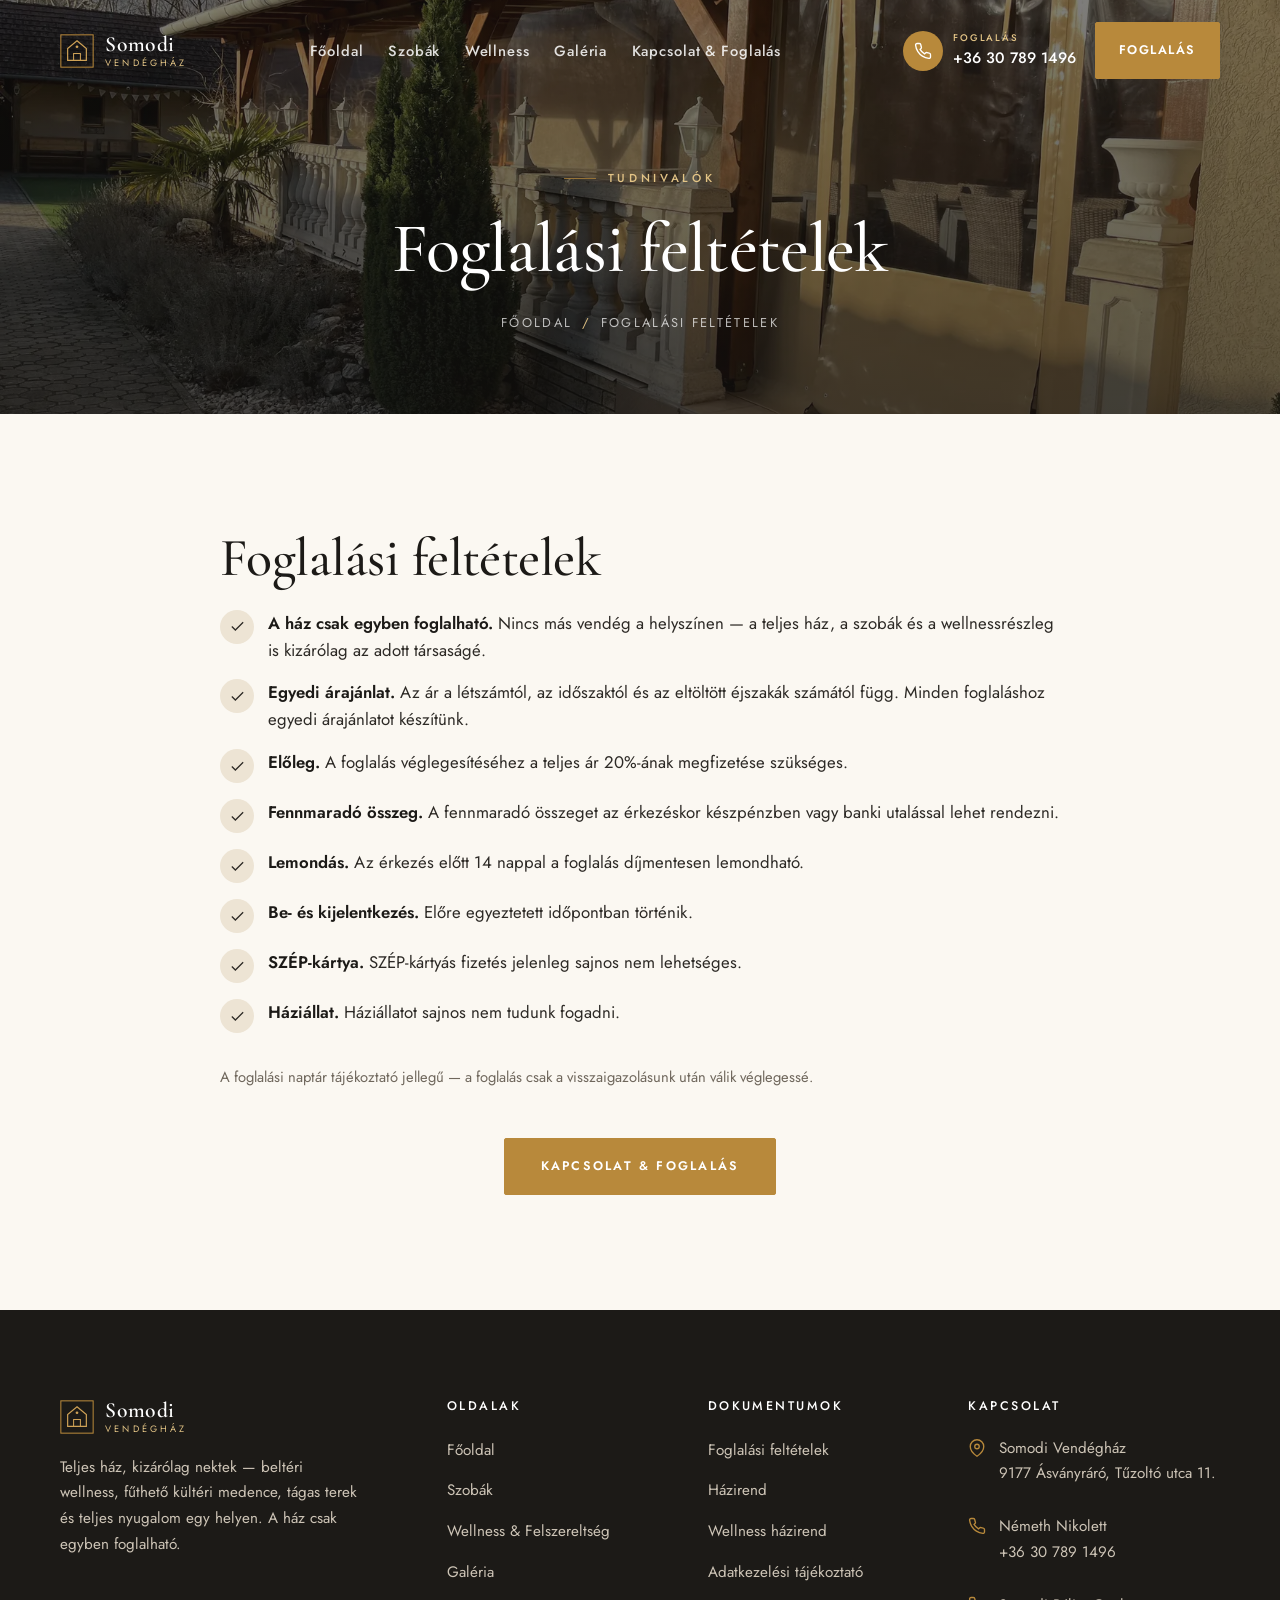
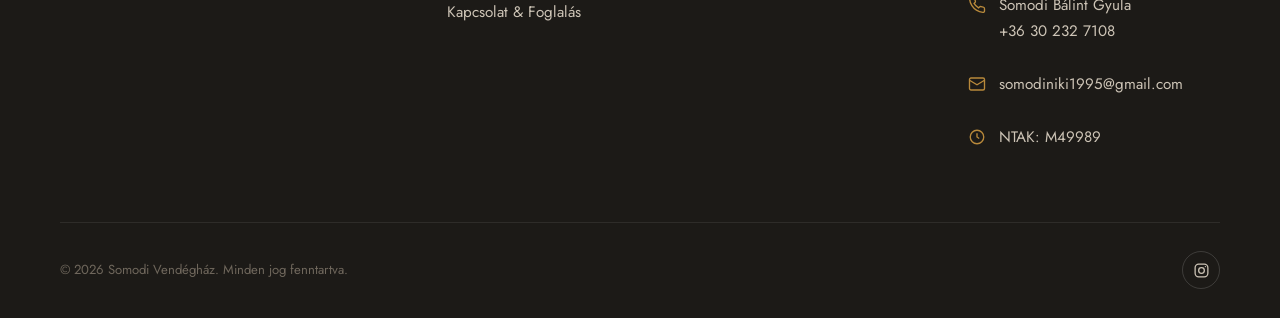
==== foglalasi-feltetelek.html @ 0d66feb5 "Kollégák checklistje: tartalmi és funkcionális frissítés Szövegezés: - "Saját luxusbirtok" → "Teljes" ====
<!DOCTYPE html>
<html lang="hu">
<head>
  <meta charset="UTF-8" />
  <meta name="viewport" content="width=device-width, initial-scale=1.0" />
  <title>Foglalási feltételek — Somodi Vendégház</title>
  <meta name="description" content="A Somodi Vendégház foglalási feltételei: a ház csak egyben foglalható, 20% előleg, 14 napos ingyenes lemondás, fizetési és érkezési tudnivalók." />
  <meta name="theme-color" content="#1c1a17" />
  <meta property="og:type" content="website" />
  <meta property="og:title" content="Foglalási feltételek — Somodi Vendégház" />
  <meta property="og:locale" content="hu_HU" />
  <link rel="preconnect" href="https://fonts.googleapis.com" />
  <link rel="preconnect" href="https://fonts.gstatic.com" crossorigin />
  <link href="https://fonts.googleapis.com/css2?family=Cormorant+Garamond:ital,wght@0,400;0,500;0,600;1,400;1,500&family=Jost:wght@300;400;500;600&display=swap" rel="stylesheet" />
  <link rel="stylesheet" href="css/style.css" />
</head>
<body>
  <a class="skip-link" href="#main">Ugrás a tartalomra</a>

  <!-- ============ HEADER ============ -->
  <header class="site-header">
    <div class="container">
      <nav class="nav" aria-label="Fő navigáció">
        <a class="brand" href="index.html" aria-label="Somodi Vendégház — főoldal">
          <svg class="brand__mark" viewBox="0 0 40 40" fill="none" aria-hidden="true">
            <rect x="1" y="1" width="38" height="38" stroke="#b8893b" stroke-width="1.2"/>
            <path d="M20 8 L31 17 V31 H9 V17 Z" stroke="#cfa256" stroke-width="1.4" fill="none"/>
            <path d="M16 31 V23 H24 V31" stroke="#cfa256" stroke-width="1.2"/>
            <circle cx="20" cy="15" r="1.6" fill="#cfa256"/>
          </svg>
          <span class="brand__text">
            <span class="brand__name">Somodi</span>
            <span class="brand__sub">Vendégház</span>
          </span>
        </a>
        <ul class="nav__menu" id="nav-menu">
          <li><a class="nav__link" href="index.html">Főoldal</a></li>
          <li><a class="nav__link" href="szobak.html">Szobák</a></li>
          <li><a class="nav__link" href="wellness.html">Wellness</a></li>
          <li><a class="nav__link" href="galeria.html">Galéria</a></li>
          <li><a class="nav__link" href="kapcsolat.html">Kapcsolat &amp; Foglalás</a></li>
        </ul>
        <div class="nav__right">
          <a class="nav__phone" href="tel:+36307891496">
            <span class="nav__phone-icon">
              <svg viewBox="0 0 24 24" fill="none" stroke="#fff" stroke-width="1.8" aria-hidden="true"><path d="M22 16.92v3a2 2 0 0 1-2.18 2 19.79 19.79 0 0 1-8.63-3.07 19.5 19.5 0 0 1-6-6 19.79 19.79 0 0 1-3.07-8.67A2 2 0 0 1 4.11 2h3a2 2 0 0 1 2 1.72c.13.96.36 1.9.7 2.81a2 2 0 0 1-.45 2.11L8.09 9.91a16 16 0 0 0 6 6l1.27-1.27a2 2 0 0 1 2.11-.45c.91.34 1.85.57 2.81.7A2 2 0 0 1 22 16.92z"/></svg>
            </span>
            <span><small>Foglalás</small>+36 30 789 1496</span>
          </a>
          <a class="btn nav__cta" href="#foglalas">Foglalás</a>
        </div>
        <button class="nav__toggle" aria-label="Menü" aria-expanded="false" aria-controls="nav-menu">
          <span></span><span></span><span></span>
        </button>
      </nav>
    </div>
  </header>
  <main id="main">

    <section class="page-hero" style="min-height:46vh;">
      <div class="page-hero__media">
        <img src="images/kapcsolat-banner.webp" alt="Somodi Vendégház" loading="eager" style="width:100%;height:100%;object-fit:cover">
      </div>
      <div class="page-hero__inner">
        <span class="eyebrow eyebrow--center eyebrow--light">Tudnivalók</span>
        <h1>Foglalási feltételek</h1>
        <nav class="breadcrumb" aria-label="Hol járok">
          <a href="index.html">Főoldal</a><span>/</span>Foglalási feltételek
        </nav>
      </div>
    </section>

    <section class="section bg-paper">
      <div class="container container--narrow">
        <h2 style="margin-top:0;">Foglalási feltételek</h2>
        <ul class="feature-list" style="gap:1rem;margin-top:1.4rem;">
          <li class="feature"><span class="feature__icon"><svg viewBox="0 0 24 24" fill="none" stroke="currentColor" stroke-width="1.8"><path d="M20 6 9 17l-5-5"/></svg></span><span><strong>A ház csak egyben foglalható.</strong> Nincs más vendég a helyszínen — a teljes ház, a szobák és a wellnessrészleg is kizárólag az adott társaságé.</span></li>
          <li class="feature"><span class="feature__icon"><svg viewBox="0 0 24 24" fill="none" stroke="currentColor" stroke-width="1.8"><path d="M20 6 9 17l-5-5"/></svg></span><span><strong>Egyedi árajánlat.</strong> Az ár a létszámtól, az időszaktól és az eltöltött éjszakák számától függ. Minden foglaláshoz egyedi árajánlatot készítünk.</span></li>
          <li class="feature"><span class="feature__icon"><svg viewBox="0 0 24 24" fill="none" stroke="currentColor" stroke-width="1.8"><path d="M20 6 9 17l-5-5"/></svg></span><span><strong>Előleg.</strong> A foglalás véglegesítéséhez a teljes ár 20%-ának megfizetése szükséges.</span></li>
          <li class="feature"><span class="feature__icon"><svg viewBox="0 0 24 24" fill="none" stroke="currentColor" stroke-width="1.8"><path d="M20 6 9 17l-5-5"/></svg></span><span><strong>Fennmaradó összeg.</strong> A fennmaradó összeget az érkezéskor készpénzben vagy banki utalással lehet rendezni.</span></li>
          <li class="feature"><span class="feature__icon"><svg viewBox="0 0 24 24" fill="none" stroke="currentColor" stroke-width="1.8"><path d="M20 6 9 17l-5-5"/></svg></span><span><strong>Lemondás.</strong> Az érkezés előtt 14 nappal a foglalás díjmentesen lemondható.</span></li>
          <li class="feature"><span class="feature__icon"><svg viewBox="0 0 24 24" fill="none" stroke="currentColor" stroke-width="1.8"><path d="M20 6 9 17l-5-5"/></svg></span><span><strong>Be- és kijelentkezés.</strong> Előre egyeztetett időpontban történik.</span></li>
          <li class="feature"><span class="feature__icon"><svg viewBox="0 0 24 24" fill="none" stroke="currentColor" stroke-width="1.8"><path d="M20 6 9 17l-5-5"/></svg></span><span><strong>SZÉP-kártya.</strong> SZÉP-kártyás fizetés jelenleg sajnos nem lehetséges.</span></li>
          <li class="feature"><span class="feature__icon"><svg viewBox="0 0 24 24" fill="none" stroke="currentColor" stroke-width="1.8"><path d="M20 6 9 17l-5-5"/></svg></span><span><strong>Háziállat.</strong> Háziállatot sajnos nem tudunk fogadni.</span></li>
        </ul>
        <p style="margin-top:1.6rem;color:var(--color-text-muted);font-size:0.92rem;">A foglalási naptár tájékoztató jellegű — a foglalás csak a visszaigazolásunk után válik véglegessé.</p>
        <div style="text-align:center;margin-top:3rem;">
          <a class="btn" href="kapcsolat.html">Kapcsolat &amp; foglalás</a>
        </div>
      </div>
    </section>

  </main>

  <!-- ============ FOOTER ============ -->
  <footer class="site-footer">
    <div class="container">
      <div class="footer-top">
        <div class="footer-brand">
          <a class="brand" href="index.html">
            <svg class="brand__mark" viewBox="0 0 40 40" fill="none" aria-hidden="true">
              <rect x="1" y="1" width="38" height="38" stroke="#b8893b" stroke-width="1.2"/>
              <path d="M20 8 L31 17 V31 H9 V17 Z" stroke="#cfa256" stroke-width="1.4" fill="none"/>
              <path d="M16 31 V23 H24 V31" stroke="#cfa256" stroke-width="1.2"/>
              <circle cx="20" cy="15" r="1.6" fill="#cfa256"/>
            </svg>
            <span class="brand__text">
              <span class="brand__name">Somodi</span>
              <span class="brand__sub">Vendégház</span>
            </span>
          </a>
          <p>Teljes ház, kizárólag nektek — beltéri wellness, fűthető kültéri medence, tágas terek és teljes nyugalom egy helyen. A ház csak egyben foglalható.</p>
        </div>
        <div class="footer-col">
          <h4>Oldalak</h4>
          <ul>
            <li><a href="index.html">Főoldal</a></li>
            <li><a href="szobak.html">Szobák</a></li>
            <li><a href="wellness.html">Wellness &amp; Felszereltség</a></li>
            <li><a href="galeria.html">Galéria</a></li>
            <li><a href="kapcsolat.html">Kapcsolat &amp; Foglalás</a></li>
          </ul>
        </div>
        <div class="footer-col">
          <h4>Dokumentumok</h4>
          <ul>
            <li><a href="foglalasi-feltetelek.html">Foglalási feltételek</a></li>
            <li><a href="hazirend.html">Házirend</a></li>
            <li><a href="wellness-hazirend.html">Wellness házirend</a></li>
            <li><a href="https://somodivendeghaz.hu/adatvedelmi-iranyelvek/" target="_blank" rel="noopener">Adatkezelési tájékoztató</a></li>
          </ul>
        </div>

        <div class="footer-col">
          <h4>Kapcsolat</h4>
          <ul class="footer-contact">
            <li>
              <svg viewBox="0 0 24 24" fill="none" stroke="currentColor" stroke-width="1.8" aria-hidden="true"><path d="M21 10c0 7-9 13-9 13s-9-6-9-13a9 9 0 0 1 18 0z"/><circle cx="12" cy="10" r="3"/></svg>
              <span>Somodi Vendégház<br>9177 Ásványráró, Tűzoltó utca 11.</span>
            </li>
            <li>
              <svg viewBox="0 0 24 24" fill="none" stroke="currentColor" stroke-width="1.8" aria-hidden="true"><path d="M22 16.92v3a2 2 0 0 1-2.18 2 19.79 19.79 0 0 1-8.63-3.07 19.5 19.5 0 0 1-6-6 19.79 19.79 0 0 1-3.07-8.67A2 2 0 0 1 4.11 2h3a2 2 0 0 1 2 1.72c.13.96.36 1.9.7 2.81a2 2 0 0 1-.45 2.11L8.09 9.91a16 16 0 0 0 6 6l1.27-1.27a2 2 0 0 1 2.11-.45c.91.34 1.85.57 2.81.7A2 2 0 0 1 22 16.92z"/></svg>
              <span>Németh Nikolett<br><a href="tel:+36307891496">+36 30 789 1496</a></span>
            </li>
            <li>
              <svg viewBox="0 0 24 24" fill="none" stroke="currentColor" stroke-width="1.8" aria-hidden="true"><path d="M22 16.92v3a2 2 0 0 1-2.18 2 19.79 19.79 0 0 1-8.63-3.07 19.5 19.5 0 0 1-6-6 19.79 19.79 0 0 1-3.07-8.67A2 2 0 0 1 4.11 2h3a2 2 0 0 1 2 1.72c.13.96.36 1.9.7 2.81a2 2 0 0 1-.45 2.11L8.09 9.91a16 16 0 0 0 6 6l1.27-1.27a2 2 0 0 1 2.11-.45c.91.34 1.85.57 2.81.7A2 2 0 0 1 22 16.92z"/></svg>
              <span>Somodi Bálint Gyula<br><a href="tel:+36302327108">+36 30 232 7108</a></span>
            </li>
            <li>
              <svg viewBox="0 0 24 24" fill="none" stroke="currentColor" stroke-width="1.8" aria-hidden="true"><rect x="2" y="4" width="20" height="16" rx="2"/><path d="m22 7-10 6L2 7"/></svg>
              <a href="mailto:somodiniki1995@gmail.com">somodiniki1995@gmail.com</a>
            </li>
            <li>
              <svg viewBox="0 0 24 24" fill="none" stroke="currentColor" stroke-width="1.8" aria-hidden="true"><circle cx="12" cy="12" r="9"/><path d="M12 7v5l3 2"/></svg>
              <span>NTAK: M49989</span>
            </li>
          </ul>
        </div>
      </div>

      <div class="footer-bottom">
        <span>© <span data-year>2026</span> Somodi Vendégház. Minden jog fenntartva.</span>
        <div class="footer-social">
          <a href="https://www.instagram.com/somodi_vendeghaz/" target="_blank" rel="noopener" aria-label="Instagram — @somodi_vendeghaz"><svg viewBox="0 0 24 24" fill="none" stroke="currentColor" stroke-width="1.8"><rect x="3" y="3" width="18" height="18" rx="5"/><circle cx="12" cy="12" r="4"/><circle cx="17.5" cy="6.5" r="1" fill="currentColor" stroke="none"/></svg></a>
        </div>
      </div>
    </div>
  </footer>
  <script src="js/main.js"></script>
</body>
</html>
---- css/style.css ----
/* ==========================================================================
   Somodi Vendégház — Design System
   Inspiráció: Virella Luxury Hotel & Resort
   Sötét, meleg, prémium hangulat — fa tónusok, arany accent, elegáns serif.
   ========================================================================== */

/* ----- Design tokens ----- */
:root {
  /* Színek */
  --color-ink:        #1c1a17;   /* fő sötét — meleg szénfekete */
  --color-ink-soft:   #2a2723;
  --color-charcoal:   #34302a;
  --color-cream:       #f6f1e8;   /* világos háttér */
  --color-cream-deep:  #ede4d4;
  --color-paper:       #fbf8f2;
  --color-gold:        #b8893b;   /* fő accent — meleg arany */
  --color-gold-bright: #cfa256;
  --color-gold-soft:   #e3c486;
  --color-text:        #2d2a26;
  --color-text-muted:  #6f675c;
  --color-text-light:  #cdc4b6;   /* sötét háttéren */
  --color-line:        rgba(184, 137, 59, 0.28);
  --color-line-light:  rgba(45, 42, 38, 0.12);

  /* Tipográfia */
  --font-display: "Cormorant Garamond", "Playfair Display", Georgia, serif;
  --font-body:    "Jost", "Inter", "Helvetica Neue", Arial, sans-serif;

  /* Térköz / ritmus */
  --space-section: clamp(4.5rem, 9vw, 9rem);
  --container:     1240px;
  --container-narrow: 920px;

  /* Egyéb */
  --radius:    2px;
  --shadow-soft: 0 24px 60px -28px rgba(28, 26, 23, 0.45);
  --shadow-card: 0 30px 70px -40px rgba(28, 26, 23, 0.55);
  --ease: cubic-bezier(0.22, 1, 0.36, 1);
  --transition: 0.5s var(--ease);
}

/* ----- Reset ----- */
*,
*::before,
*::after { box-sizing: border-box; }

* { margin: 0; padding: 0; }

html {
  scroll-behavior: smooth;
  -webkit-text-size-adjust: 100%;
}

body {
  font-family: var(--font-body);
  font-size: 1rem;
  line-height: 1.7;
  color: var(--color-text);
  background: var(--color-paper);
  -webkit-font-smoothing: antialiased;
  -moz-osx-font-smoothing: grayscale;
  overflow-x: hidden;
}

img { max-width: 100%; display: block; }

a { color: inherit; text-decoration: none; }

button { font-family: inherit; cursor: pointer; }

ul { list-style: none; }

/* ----- Tipográfia ----- */
h1, h2, h3, h4 {
  font-family: var(--font-display);
  font-weight: 500;
  line-height: 1.08;
  letter-spacing: -0.01em;
  color: var(--color-ink);
}

.h-display {
  font-size: clamp(2.8rem, 7vw, 6rem);
  font-weight: 500;
}

h1 { font-size: clamp(2.4rem, 5.5vw, 4.6rem); }
h2 { font-size: clamp(2rem, 4.2vw, 3.4rem); }
h3 { font-size: clamp(1.4rem, 2.4vw, 2rem); }

p { color: var(--color-text-muted); }

.lead {
  font-size: clamp(1.15rem, 1.6vw, 1.32rem);
  line-height: 1.72;
  color: var(--color-text-muted);
}

/* Apró nagybetűs címke — a Virella "Why Choose Us" / "Welcome to" stílusa */
.eyebrow {
  display: inline-flex;
  align-items: center;
  gap: 0.7rem;
  font-family: var(--font-body);
  font-size: 0.72rem;
  font-weight: 500;
  letter-spacing: 0.32em;
  text-transform: uppercase;
  color: var(--color-gold);
  margin-bottom: 1.4rem;
}
.eyebrow::before {
  content: "";
  width: 32px;
  height: 1px;
  background: var(--color-gold);
  opacity: 0.7;
}
.eyebrow--center { justify-content: center; }
.eyebrow--light { color: var(--color-gold-soft); }

/* ----- Layout helpers ----- */
.container {
  width: 100%;
  max-width: var(--container);
  margin-inline: auto;
  padding-inline: clamp(1.25rem, 4vw, 2.5rem);
}
.container--narrow { max-width: var(--container-narrow); }

.section { padding-block: var(--space-section); }
.section--tight { padding-block: clamp(3rem, 6vw, 5rem); }

.bg-cream { background: var(--color-cream); }
.bg-paper { background: var(--color-paper); }
.bg-ink   { background: var(--color-ink); color: var(--color-text-light); }
.bg-ink h1, .bg-ink h2, .bg-ink h3, .bg-ink h4 { color: var(--color-paper); }

.section-head {
  max-width: 640px;
  margin-bottom: clamp(2.5rem, 5vw, 4rem);
}
.section-head--center {
  margin-inline: auto;
  text-align: center;
}
.section-head p {
  margin-top: 1.1rem;
  font-size: clamp(1.08rem, 1.4vw, 1.2rem);
  line-height: 1.7;
}

/* ----- Gombok ----- */
.btn {
  --btn-bg: var(--color-gold);
  --btn-fg: #fff;
  display: inline-flex;
  align-items: center;
  justify-content: center;
  gap: 0.6rem;
  padding: 1.05rem 2.2rem;
  font-family: var(--font-body);
  font-size: 0.78rem;
  font-weight: 600;
  letter-spacing: 0.18em;
  text-transform: uppercase;
  color: var(--btn-fg);
  background: var(--btn-bg);
  border: 1px solid var(--btn-bg);
  border-radius: var(--radius);
  position: relative;
  overflow: hidden;
  transition: color var(--transition), border-color var(--transition), background var(--transition);
  z-index: 0;
}
.btn::after {
  content: "";
  position: absolute;
  inset: 0;
  background: var(--color-ink);
  transform: translateY(101%);
  transition: transform 0.55s var(--ease);
  z-index: -1;
}
.btn:hover::after { transform: translateY(0); }
.btn:hover { border-color: var(--color-ink); color: #fff; }

.btn--ghost {
  --btn-bg: transparent;
  --btn-fg: var(--color-ink);
  border-color: var(--color-line-light);
}
.btn--ghost::after { background: var(--color-gold); }
.btn--ghost:hover { color: #fff; border-color: var(--color-gold); }

.btn--light {
  --btn-bg: transparent;
  --btn-fg: #fff;
  border-color: rgba(255,255,255,0.4);
}
.btn--light::after { background: #fff; }
.btn--light:hover { color: var(--color-ink); border-color: #fff; }

.btn--solid-light {
  --btn-bg: #fff;
  --btn-fg: var(--color-ink);
  border-color: #fff;
}
.btn--solid-light::after { background: var(--color-gold); }
.btn--solid-light:hover { color: #fff; }

.btn .icon { width: 16px; height: 16px; }

/* Szöveges link nyíllal */
.link-arrow {
  display: inline-flex;
  align-items: center;
  gap: 0.55rem;
  font-size: 0.78rem;
  font-weight: 600;
  letter-spacing: 0.16em;
  text-transform: uppercase;
  color: var(--color-gold);
  transition: gap var(--transition);
}
.link-arrow svg { width: 18px; height: 18px; transition: transform var(--transition); }
.link-arrow:hover { gap: 0.85rem; }
.link-arrow:hover svg { transform: translateX(4px); }

/* ==========================================================================
   HEADER / NAV
   ========================================================================== */
.site-header {
  position: fixed;
  inset: 0 0 auto 0;
  z-index: 100;
  padding-block: 1.4rem;
  transition: background var(--transition), padding 0.4s var(--ease), box-shadow var(--transition);
}
.site-header.is-scrolled {
  background: rgba(28, 26, 23, 0.92);
  backdrop-filter: blur(12px);
  padding-block: 0.85rem;
  box-shadow: 0 12px 40px -24px rgba(0,0,0,0.6);
}
.nav {
  display: flex;
  align-items: center;
  justify-content: space-between;
  gap: clamp(1rem, 2.5vw, 2rem);
  flex-wrap: nowrap;
}
.brand {
  display: flex;
  align-items: center;
  gap: 0.7rem;
  color: #fff;
  z-index: 110;
}
.brand__mark {
  width: 34px;
  height: 34px;
  flex-shrink: 0;
}
.brand__text {
  display: flex;
  flex-direction: column;
  line-height: 1;
}
.brand__name {
  font-family: var(--font-display);
  font-size: 1.35rem;
  font-weight: 600;
  letter-spacing: 0.02em;
}
.brand__sub {
  font-family: var(--font-body);
  font-size: 0.58rem;
  letter-spacing: 0.34em;
  text-transform: uppercase;
  color: var(--color-gold-soft);
  margin-top: 3px;
}

.nav__menu {
  display: flex;
  align-items: center;
  flex-wrap: nowrap;
  gap: clamp(0.9rem, 1.9vw, 2.2rem);
}
.nav__link {
  position: relative;
  font-size: 0.92rem;
  font-weight: 500;
  letter-spacing: 0.06em;
  white-space: nowrap;
  color: rgba(255,255,255,0.85);
  padding-block: 0.4rem;
  transition: color var(--transition);
}
.nav__link::after {
  content: "";
  position: absolute;
  left: 0; bottom: 0;
  width: 100%;
  height: 1px;
  background: var(--color-gold);
  transform: scaleX(0);
  transform-origin: left;
  transition: transform var(--transition);
}
.nav__link:hover,
.nav__link.is-active { color: #fff; }
.nav__link:hover::after,
.nav__link.is-active::after { transform: scaleX(1); }

.nav__right {
  display: flex;
  align-items: center;
  flex-wrap: nowrap;
  gap: clamp(0.8rem, 1.5vw, 1.4rem);
}
.nav__phone {
  display: flex;
  align-items: center;
  gap: 0.6rem;
  color: #fff;
  font-size: 0.95rem;
  font-weight: 500;
  white-space: nowrap;
}
.nav__phone-icon {
  display: grid;
  place-items: center;
  width: 40px;
  height: 40px;
  border-radius: 50%;
  background: var(--color-gold);
  flex-shrink: 0;
}
.nav__phone-icon svg { width: 18px; height: 18px; }
.nav__phone small {
  display: block;
  font-size: 0.6rem;
  letter-spacing: 0.2em;
  text-transform: uppercase;
  color: var(--color-gold-soft);
}
.nav__cta {
  display: inline-flex;
  white-space: nowrap;
  padding-inline: clamp(1.1rem, 1.8vw, 2.2rem);
  letter-spacing: 0.12em;
}

/* Hamburger */
.nav__toggle {
  display: none;
  flex-direction: column;
  gap: 5px;
  width: 30px;
  background: none;
  border: none;
  z-index: 110;
}
.nav__toggle span {
  display: block;
  height: 2px;
  width: 100%;
  background: #fff;
  transition: transform 0.4s var(--ease), opacity 0.3s var(--ease);
}
.nav__toggle.is-open span:nth-child(1) { transform: translateY(7px) rotate(45deg); }
.nav__toggle.is-open span:nth-child(2) { opacity: 0; }
.nav__toggle.is-open span:nth-child(3) { transform: translateY(-7px) rotate(-45deg); }

/* ==========================================================================
   HERO (belső oldalakhoz használt kisebb banner és a főoldali nagy hero)
   ========================================================================== */
.hero {
  position: relative;
  min-height: 100vh;
  min-height: 100svh;
  display: flex;
  align-items: flex-end;
  color: #fff;
  overflow: hidden;
}
.hero__media {
  position: absolute;
  inset: 0;
  z-index: -2;
}
.hero__media img,
.hero__media video {
  width: 100%;
  height: 100%;
  object-fit: cover;
}
.hero__media::after {
  content: "";
  position: absolute;
  inset: 0;
  background:
    linear-gradient(to top, rgba(20,18,16,0.85) 0%, rgba(20,18,16,0.25) 45%, rgba(20,18,16,0.45) 100%);
}
.hero__inner {
  position: relative;
  z-index: 1;
  width: 100%;
  padding-block: clamp(3rem, 9vh, 7rem);
}
.hero__welcome {
  font-family: var(--font-display);
  font-style: italic;
  font-size: 1.2rem;
  color: var(--color-gold-soft);
  margin-bottom: 0.8rem;
}
.hero__title {
  color: #fff;
  max-width: 16ch;
  text-shadow: 0 2px 30px rgba(0,0,0,0.35);
}
.hero__sub {
  max-width: 56ch;
  margin-top: 1.6rem;
  font-size: clamp(1.12rem, 1.6vw, 1.3rem);
  color: rgba(255,255,255,0.9);
  line-height: 1.7;
}
.hero__actions {
  display: flex;
  flex-wrap: wrap;
  gap: 1rem;
  margin-top: 2.4rem;
}
/* nagy halvány serif felirat a Virella "Luxury Hotel & Resort" mintájára */
.hero__ghost {
  position: absolute;
  right: clamp(1rem, 4vw, 3rem);
  bottom: clamp(0.5rem, 3vw, 2rem);
  font-family: var(--font-display);
  font-size: clamp(3rem, 9vw, 9rem);
  font-weight: 500;
  line-height: 0.9;
  color: rgba(255,255,255,0.16);
  text-align: right;
  z-index: 0;
  pointer-events: none;
  user-select: none;
}
.hero__scroll {
  position: absolute;
  left: 50%;
  bottom: 1.5rem;
  transform: translateX(-50%);
  z-index: 1;
  display: flex;
  flex-direction: column;
  align-items: center;
  gap: 0.5rem;
  font-size: 0.62rem;
  letter-spacing: 0.3em;
  text-transform: uppercase;
  color: rgba(255,255,255,0.7);
}
.hero__scroll-line {
  width: 1px;
  height: 46px;
  background: linear-gradient(rgba(255,255,255,0.7), transparent);
  animation: scrollPulse 2s var(--ease) infinite;
}
@keyframes scrollPulse {
  0%   { transform: scaleY(0); transform-origin: top; }
  40%  { transform: scaleY(1); transform-origin: top; }
  60%  { transform: scaleY(1); transform-origin: bottom; }
  100% { transform: scaleY(0); transform-origin: bottom; }
}

/* Belső oldali kisebb banner */
.page-hero {
  position: relative;
  min-height: 62vh;
  display: flex;
  align-items: center;
  justify-content: center;
  text-align: center;
  color: #fff;
  overflow: hidden;
  padding-top: 5rem;
}
.page-hero__media { position: absolute; inset: 0; z-index: -2; }
.page-hero__media img,
.page-hero__media video { width: 100%; height: 100%; object-fit: cover; }
.page-hero__media::after {
  content: "";
  position: absolute; inset: 0;
  background: linear-gradient(to bottom, rgba(20,18,16,0.55), rgba(20,18,16,0.7));
}
.page-hero__inner { position: relative; z-index: 1; max-width: 760px; padding-inline: 1.5rem; }
.page-hero h1 { color: #fff; }
.page-hero p { color: rgba(255,255,255,0.92); margin-top: 1.2rem; font-size: clamp(1.15rem, 1.5vw, 1.3rem); line-height: 1.65; }
.breadcrumb {
  display: flex;
  justify-content: center;
  gap: 0.6rem;
  font-size: 0.8rem;
  letter-spacing: 0.18em;
  text-transform: uppercase;
  color: rgba(255,255,255,0.7);
  margin-top: 1.6rem;
}
.breadcrumb a:hover { color: var(--color-gold-soft); }
.breadcrumb span { color: var(--color-gold-soft); }

/* ==========================================================================
   USP / Why choose us
   ========================================================================== */
.split {
  display: grid;
  grid-template-columns: 1.05fr 0.95fr;
  gap: clamp(2rem, 5vw, 5rem);
  align-items: center;
}
.split--reverse { direction: rtl; }
.split--reverse > * { direction: ltr; }

.usp-list { display: grid; gap: 1.8rem; margin-top: 2.4rem; }
.usp {
  display: grid;
  grid-template-columns: auto 1fr;
  gap: 1.3rem;
  align-items: start;
}
.usp__icon {
  display: grid;
  place-items: center;
  width: 58px;
  height: 58px;
  border: 1px solid var(--color-line);
  border-radius: 50%;
  color: var(--color-gold);
  flex-shrink: 0;
  transition: background var(--transition), color var(--transition), border-color var(--transition);
}
.usp__icon svg { width: 26px; height: 26px; }
.usp:hover .usp__icon { background: var(--color-gold); color: #fff; border-color: var(--color-gold); }
.usp__title { font-size: 1.4rem; font-weight: 600; margin-bottom: 0.4rem; }
.usp__text { font-size: 1.05rem; line-height: 1.65; }

.media-frame {
  position: relative;
  border-radius: var(--radius);
  overflow: hidden;
  box-shadow: var(--shadow-card);
}
.media-frame img { width: 100%; height: 100%; object-fit: cover; aspect-ratio: 4/5; }
.media-frame--tall img { aspect-ratio: 3/4; }
/* dekoratív arany keret-vonal */
.media-frame::before {
  content: "";
  position: absolute;
  inset: 14px;
  border: 1px solid rgba(255,255,255,0.4);
  z-index: 2;
  pointer-events: none;
}

/* kis lebegő stat-kártya kép sarkán */
.media-badge {
  position: absolute;
  z-index: 3;
  background: var(--color-ink);
  color: #fff;
  padding: 1.3rem 1.6rem;
  bottom: 0; right: 0;
  max-width: 200px;
}
.media-badge strong {
  display: block;
  font-family: var(--font-display);
  font-size: 2.2rem;
  color: var(--color-gold-soft);
  line-height: 1;
}
.media-badge span {
  font-size: 0.72rem;
  letter-spacing: 0.12em;
  text-transform: uppercase;
  color: var(--color-text-light);
}

/* ==========================================================================
   STAT SOR
   ========================================================================== */
.stats {
  display: grid;
  grid-template-columns: repeat(4, 1fr);
  gap: 1px;
  background: var(--color-line);
  border: 1px solid var(--color-line);
}
.stat {
  background: var(--color-ink);
  padding: clamp(1.8rem, 3vw, 2.6rem) 1.5rem;
  text-align: center;
}
.stat__num {
  font-family: var(--font-display);
  font-size: clamp(2.4rem, 4vw, 3.4rem);
  color: var(--color-gold-soft);
  line-height: 1;
}
.stat__label {
  margin-top: 0.6rem;
  font-size: 0.74rem;
  letter-spacing: 0.16em;
  text-transform: uppercase;
  color: var(--color-text-light);
}

/* ==========================================================================
   SZOBA KÁRTYÁK (főoldal + wellness preview)
   ========================================================================== */
.rooms-grid {
  display: grid;
  grid-template-columns: repeat(4, 1fr);
  gap: 1.4rem;
}
.room-card {
  position: relative;
  border-radius: var(--radius);
  overflow: hidden;
  background: var(--color-ink);
}
.room-card__media {
  position: relative;
  aspect-ratio: 3/4;
  overflow: hidden;
}
.room-card__media img {
  width: 100%; height: 100%;
  object-fit: cover;
  transition: transform 0.9s var(--ease);
}
.room-card:hover .room-card__media img { transform: scale(1.06); }
.room-card__media::after {
  content: "";
  position: absolute; inset: 0;
  background: linear-gradient(to top, rgba(20,18,16,0.85), transparent 55%);
}
.room-card__body {
  position: absolute;
  inset: auto 0 0 0;
  padding: 1.5rem;
  z-index: 2;
}
.room-card__name {
  color: #fff;
  font-size: 1.35rem;
  margin-bottom: 0.2rem;
}
.room-card__meta {
  font-size: 0.78rem;
  letter-spacing: 0.06em;
  color: var(--color-gold-soft);
}
/* felugró "Foglalj most" sáv */
.room-card__cta {
  position: absolute;
  inset: auto 0 0 0;
  background: var(--color-gold);
  color: #fff;
  text-align: center;
  padding: 0.95rem;
  font-size: 0.74rem;
  font-weight: 600;
  letter-spacing: 0.18em;
  text-transform: uppercase;
  transform: translateY(100%);
  transition: transform var(--transition);
  z-index: 3;
}
.room-card:hover .room-card__cta { transform: translateY(0); }

/* ==========================================================================
   SZOBÁK RÉSZLETES — cikkcakk
   ========================================================================== */
.room-detail {
  display: grid;
  grid-template-columns: 1fr 1fr;
  gap: clamp(2rem, 5vw, 4.5rem);
  align-items: center;
}
.room-detail + .room-detail { margin-top: clamp(4rem, 8vw, 7rem); }
.room-detail__num {
  font-family: var(--font-display);
  font-size: 1.1rem;
  letter-spacing: 0.2em;
  color: var(--color-gold);
  display: block;
  margin-bottom: 0.8rem;
}
.room-detail__title { margin-bottom: 1.1rem; }
.room-detail__text {
  margin-bottom: 1.8rem;
  font-size: clamp(1.08rem, 1.4vw, 1.18rem);
  line-height: 1.7;
  color: var(--color-text);
}

.feature-list { display: grid; gap: 1rem; margin-bottom: 2rem; }
.feature {
  display: grid;
  grid-template-columns: auto 1fr;
  gap: 0.9rem;
  align-items: start;
  font-size: 1.05rem;
  line-height: 1.6;
}
.feature__icon {
  display: grid;
  place-items: center;
  width: 34px;
  height: 34px;
  border-radius: 50%;
  background: var(--color-cream-deep);
  color: var(--color-gold);
  flex-shrink: 0;
}
.bg-ink .feature__icon { background: rgba(184,137,59,0.16); }
.feature__icon svg { width: 17px; height: 17px; }
.feature strong { color: var(--color-ink); font-weight: 600; }
.bg-ink .feature strong { color: #fff; }
.feature span { color: var(--color-text); }
.bg-ink .feature span { color: var(--color-text-light); }

/* ----- Kép-carousel a szobáknál ----- */
.carousel { position: relative; border-radius: var(--radius); overflow: hidden; box-shadow: var(--shadow-card); }
.carousel__track {
  display: flex;
  transition: transform 0.7s var(--ease);
}
.carousel__slide {
  min-width: 100%;
  aspect-ratio: 4/3;
}
.carousel__slide img { width: 100%; height: 100%; object-fit: cover; }
.carousel__btn {
  position: absolute;
  top: 50%;
  transform: translateY(-50%);
  display: grid;
  place-items: center;
  width: 48px;
  height: 48px;
  border: none;
  border-radius: 50%;
  background: rgba(255,255,255,0.9);
  color: var(--color-ink);
  transition: background var(--transition), color var(--transition);
  z-index: 2;
}
.carousel__btn:hover { background: var(--color-gold); color: #fff; }
.carousel__btn svg { width: 20px; height: 20px; }
.carousel__btn--prev { left: 14px; }
.carousel__btn--next { right: 14px; }
.carousel__dots {
  position: absolute;
  bottom: 14px;
  left: 50%;
  transform: translateX(-50%);
  display: flex;
  gap: 8px;
  z-index: 2;
}
.carousel__dot {
  width: 9px; height: 9px;
  border-radius: 50%;
  border: none;
  background: rgba(255,255,255,0.5);
  transition: background var(--transition), width var(--transition);
}
.carousel__dot.is-active { background: #fff; width: 24px; border-radius: 6px; }

/* ==========================================================================
   FAQ — accordion
   ========================================================================== */
.faq { max-width: 820px; margin-inline: auto; }
.faq__item {
  border-bottom: 1px solid var(--color-line-light);
}
.faq__q {
  width: 100%;
  display: flex;
  align-items: center;
  justify-content: space-between;
  gap: 1.5rem;
  text-align: left;
  background: none;
  border: none;
  padding: 1.6rem 0;
  font-family: var(--font-display);
  font-size: clamp(1.15rem, 2vw, 1.45rem);
  color: var(--color-ink);
  transition: color var(--transition);
}
.faq__q:hover { color: var(--color-gold); }
.faq__icon {
  position: relative;
  width: 22px; height: 22px;
  flex-shrink: 0;
}
.faq__icon::before,
.faq__icon::after {
  content: "";
  position: absolute;
  top: 50%; left: 50%;
  width: 14px; height: 2px;
  background: var(--color-gold);
  transform: translate(-50%, -50%);
  transition: transform var(--transition);
}
.faq__icon::after { transform: translate(-50%, -50%) rotate(90deg); }
.faq__item.is-open .faq__icon::after { transform: translate(-50%, -50%) rotate(0); }
.faq__a {
  max-height: 0;
  overflow: hidden;
  transition: max-height 0.5s var(--ease);
}
.faq__a-inner {
  padding-bottom: 1.6rem;
  color: var(--color-text);
  font-size: 1.08rem;
  line-height: 1.75;
  max-width: 92%;
}

/* ==========================================================================
   VÉLEMÉNYEK
   ========================================================================== */
.reviews-grid {
  display: grid;
  grid-template-columns: repeat(3, 1fr);
  gap: 1.6rem;
}
.review {
  background: var(--color-paper);
  border: 1px solid var(--color-line-light);
  padding: 2.2rem;
  border-radius: var(--radius);
  display: flex;
  flex-direction: column;
  gap: 1.2rem;
}
.bg-ink .review { background: var(--color-ink-soft); border-color: rgba(255,255,255,0.08); }
.review__stars { display: flex; gap: 3px; color: var(--color-gold); }
.review__stars svg { width: 18px; height: 18px; }
.review__text {
  font-family: var(--font-display);
  font-size: 1.2rem;
  line-height: 1.5;
  color: var(--color-ink);
  font-style: italic;
}
.bg-ink .review__text { color: var(--color-paper); }
.review__author { margin-top: auto; display: flex; align-items: center; gap: 0.9rem; }
.review__avatar {
  width: 44px; height: 44px;
  border-radius: 50%;
  background: var(--color-gold);
  color: #fff;
  display: grid;
  place-items: center;
  font-family: var(--font-display);
  font-size: 1.2rem;
  flex-shrink: 0;
}
.review__name { font-weight: 600; color: var(--color-ink); font-size: 0.95rem; }
.bg-ink .review__name { color: #fff; }
.review__role { font-size: 0.8rem; color: var(--color-text-muted); }

/* ==========================================================================
   GALÉRIA
   ========================================================================== */
.gallery-grid {
  display: grid;
  grid-template-columns: repeat(3, 1fr);
  grid-auto-rows: 240px;
  gap: 1rem;
}
.gallery-item {
  position: relative;
  overflow: hidden;
  border-radius: var(--radius);
  cursor: pointer;
}
.gallery-item img {
  width: 100%; height: 100%;
  object-fit: cover;
  transition: transform 0.8s var(--ease);
}
.gallery-item:hover img { transform: scale(1.07); }
.gallery-item::after {
  content: "";
  position: absolute; inset: 0;
  background: rgba(28,26,23,0);
  transition: background var(--transition);
}
.gallery-item:hover::after { background: rgba(28,26,23,0.25); }
.gallery-item__zoom {
  position: absolute;
  top: 50%; left: 50%;
  transform: translate(-50%, -50%) scale(0.7);
  width: 52px; height: 52px;
  display: grid; place-items: center;
  border-radius: 50%;
  background: rgba(255,255,255,0.95);
  color: var(--color-ink);
  opacity: 0;
  transition: opacity var(--transition), transform var(--transition);
  z-index: 2;
}
.gallery-item:hover .gallery-item__zoom { opacity: 1; transform: translate(-50%, -50%) scale(1); }
.gallery-item--wide { grid-column: span 2; }
.gallery-item--tall { grid-row: span 2; }

/* Lightbox */
.lightbox {
  position: fixed;
  inset: 0;
  z-index: 1000;
  background: rgba(15,13,11,0.94);
  display: none;
  align-items: center;
  justify-content: center;
  padding: 2rem;
}
.lightbox.is-open { display: flex; }
.lightbox img { max-width: 90vw; max-height: 86vh; object-fit: contain; border-radius: var(--radius); }
.lightbox__close,
.lightbox__nav {
  position: absolute;
  background: rgba(255,255,255,0.12);
  border: none;
  color: #fff;
  width: 52px; height: 52px;
  border-radius: 50%;
  display: grid; place-items: center;
  transition: background var(--transition);
}
.lightbox__close:hover,
.lightbox__nav:hover { background: var(--color-gold); }
.lightbox__close { top: 1.5rem; right: 1.5rem; }
.lightbox__close svg, .lightbox__nav svg { width: 24px; height: 24px; }
.lightbox__nav--prev { left: 1.5rem; top: 50%; transform: translateY(-50%); }
.lightbox__nav--next { right: 1.5rem; top: 50%; transform: translateY(-50%); }

/* ==========================================================================
   KAPCSOLAT
   ========================================================================== */
.contact-bar {
  display: grid;
  grid-template-columns: repeat(4, 1fr);
  gap: 1px;
  background: var(--color-line-light);
  border: 1px solid var(--color-line-light);
  border-radius: var(--radius);
  overflow: hidden;
}
.contact-bar__item {
  background: var(--color-paper);
  padding: 2rem 1.5rem;
  text-align: center;
}
.contact-bar__icon {
  display: grid; place-items: center;
  width: 52px; height: 52px;
  margin: 0 auto 1rem;
  border-radius: 50%;
  border: 1px solid var(--color-line);
  color: var(--color-gold);
}
.contact-bar__icon svg { width: 22px; height: 22px; }
.contact-bar__label {
  font-size: 0.7rem;
  letter-spacing: 0.18em;
  text-transform: uppercase;
  color: var(--color-gold);
  margin-bottom: 0.5rem;
}
.contact-bar__value { color: var(--color-ink); font-weight: 500; line-height: 1.5; font-size: 1.02rem; }
.contact-bar__value a:hover { color: var(--color-gold); }

.booking-grid {
  display: grid;
  grid-template-columns: 1fr 1fr;
  gap: clamp(1.5rem, 4vw, 3rem);
  align-items: stretch;
}
.booking-panel {
  background: var(--color-paper);
  border: 1px solid var(--color-line-light);
  border-radius: var(--radius);
  padding: clamp(1.8rem, 3vw, 2.6rem);
}
.booking-panel h3 { margin-bottom: 0.4rem; }
.booking-panel > p { margin-bottom: 1.8rem; font-size: 1.05rem; line-height: 1.6; }

/* mini foglalási naptár (statikus demo) */
.cal { user-select: none; }
.cal__head {
  display: flex;
  align-items: center;
  justify-content: space-between;
  margin-bottom: 1.2rem;
}
.cal__title { font-family: var(--font-display); font-size: 1.3rem; color: var(--color-ink); }
.cal__nav {
  width: 38px; height: 38px;
  border: 1px solid var(--color-line-light);
  background: none;
  border-radius: 50%;
  display: grid; place-items: center;
  color: var(--color-ink);
  transition: background var(--transition), color var(--transition);
}
.cal__nav:hover { background: var(--color-gold); color: #fff; border-color: var(--color-gold); }
.cal__nav svg { width: 18px; height: 18px; }
.cal__grid {
  display: grid;
  grid-template-columns: repeat(7, 1fr);
  gap: 4px;
}
.cal__dow {
  text-align: center;
  font-size: 0.66rem;
  letter-spacing: 0.1em;
  text-transform: uppercase;
  color: var(--color-text-muted);
  padding-block: 0.5rem;
  font-weight: 600;
}
.cal__day {
  aspect-ratio: 1;
  display: grid;
  place-items: center;
  font-size: 0.9rem;
  border-radius: var(--radius);
  background: var(--color-cream);
  color: var(--color-text);
  cursor: pointer;
  transition: background var(--transition), color var(--transition);
}
.cal__day:hover:not(.is-empty):not(.is-booked) { background: var(--color-gold); color: #fff; }
.cal__day.is-empty { background: transparent; cursor: default; }
.cal__day.is-booked {
  background: rgba(150, 50, 40, 0.12);
  color: #b5564a;
  text-decoration: line-through;
  cursor: not-allowed;
}
.cal__day.is-selected { background: var(--color-ink); color: #fff; }
.cal__legend {
  display: flex;
  flex-wrap: wrap;
  gap: 1.2rem;
  margin-top: 1.2rem;
  font-size: 0.78rem;
  color: var(--color-text-muted);
}
.cal__legend span { display: inline-flex; align-items: center; gap: 0.5rem; }
.cal__swatch { width: 14px; height: 14px; border-radius: 3px; }
.cal__swatch--free { background: var(--color-cream); border: 1px solid var(--color-line-light); }
.cal__swatch--booked { background: rgba(150,50,40,0.18); }
.cal__swatch--sel { background: var(--color-ink); }

/* Form */
.form-row { display: grid; grid-template-columns: 1fr 1fr; gap: 1rem; }
.field { margin-bottom: 1.1rem; }
.field label {
  display: block;
  font-size: 0.74rem;
  letter-spacing: 0.1em;
  text-transform: uppercase;
  color: var(--color-text-muted);
  margin-bottom: 0.5rem;
  font-weight: 600;
}
.field input,
.field select,
.field textarea {
  width: 100%;
  padding: 0.95rem 1.1rem;
  font-family: var(--font-body);
  font-size: 0.95rem;
  color: var(--color-ink);
  background: var(--color-cream);
  border: 1px solid transparent;
  border-radius: var(--radius);
  transition: border-color var(--transition), background var(--transition);
}
.field input:focus,
.field select:focus,
.field textarea:focus {
  outline: none;
  border-color: var(--color-gold);
  background: #fff;
}
.field textarea { resize: vertical; min-height: 110px; }
.form-note { font-size: 0.82rem; color: var(--color-text-muted); margin-top: 0.4rem; }
.form-consent {
  display: flex;
  align-items: flex-start;
  gap: 0.6rem;
  margin: 0.4rem 0 1.1rem;
  font-size: 0.86rem;
  line-height: 1.5;
  color: var(--color-text-muted);
  cursor: pointer;
}
.form-consent input[type="checkbox"] {
  width: 18px;
  height: 18px;
  margin-top: 0.15rem;
  flex: 0 0 auto;
  accent-color: var(--color-gold);
  cursor: pointer;
}
.form-consent a { color: var(--color-gold); text-decoration: underline; text-underline-offset: 2px; }
.form-consent a:hover { color: var(--color-ink); }
.form-success {
  display: none;
  margin-top: 1.2rem;
  padding: 1rem 1.2rem;
  background: rgba(184,137,59,0.12);
  border-left: 3px solid var(--color-gold);
  color: var(--color-ink);
  font-size: 0.92rem;
}
.form-success.is-visible { display: block; }
.form-error {
  margin-top: 1.2rem;
  padding: 1rem 1.2rem;
  background: rgba(170,60,40,0.10);
  border-left: 3px solid #aa3c28;
  color: #7a2a1c;
  font-size: 0.92rem;
}

/* ==========================================================================
   CTA SÁV
   ========================================================================== */
.cta-band {
  position: relative;
  text-align: center;
  color: #fff;
  overflow: hidden;
}
.cta-band__media { position: absolute; inset: 0; z-index: -2; }
.cta-band__media img { width: 100%; height: 100%; object-fit: cover; }
.cta-band__media::after {
  content: "";
  position: absolute; inset: 0;
  background: linear-gradient(rgba(20,18,16,0.78), rgba(20,18,16,0.85));
}
.cta-band .container { position: relative; z-index: 1; }
.cta-band h2 { color: #fff; max-width: 18ch; margin-inline: auto; }
.cta-band p { color: rgba(255,255,255,0.9); max-width: 52ch; margin: 1.2rem auto 2rem; font-size: clamp(1.08rem, 1.4vw, 1.2rem); line-height: 1.65; }

/* ==========================================================================
   FOOTER
   ========================================================================== */
.site-footer {
  background: var(--color-ink);
  color: var(--color-text-light);
  padding-top: clamp(4rem, 7vw, 6rem);
}
.footer-top {
  display: grid;
  grid-template-columns: 1.6fr 1fr 1fr 1.2fr;
  gap: clamp(2rem, 4vw, 3.5rem);
  padding-bottom: 3.5rem;
  border-bottom: 1px solid rgba(255,255,255,0.08);
}
.footer-brand .brand { color: #fff; margin-bottom: 1.3rem; }
.footer-brand p { color: var(--color-text-light); max-width: 34ch; font-size: 0.95rem; }
.footer-col h4 {
  color: #fff;
  font-family: var(--font-body);
  font-size: 0.78rem;
  letter-spacing: 0.2em;
  text-transform: uppercase;
  margin-bottom: 1.4rem;
}
.footer-col ul { display: grid; gap: 0.8rem; }
.footer-col a {
  color: var(--color-text-light);
  font-size: 0.95rem;
  transition: color var(--transition), padding-left var(--transition);
}
.footer-col a:hover { color: var(--color-gold-soft); padding-left: 5px; }
.footer-contact li {
  display: flex;
  gap: 0.8rem;
  font-size: 0.95rem;
  margin-bottom: 0.9rem;
  align-items: flex-start;
}
.footer-contact svg { width: 18px; height: 18px; color: var(--color-gold); flex-shrink: 0; margin-top: 3px; }
.footer-bottom {
  display: flex;
  flex-wrap: wrap;
  align-items: center;
  justify-content: space-between;
  gap: 1rem;
  padding-block: 1.8rem;
  font-size: 0.82rem;
  color: var(--color-text-muted);
}
.footer-bottom a:hover { color: var(--color-gold-soft); }
.footer-social { display: flex; gap: 0.8rem; }
.footer-social a {
  width: 38px; height: 38px;
  border: 1px solid rgba(255,255,255,0.15);
  border-radius: 50%;
  display: grid; place-items: center;
  color: var(--color-text-light);
  transition: background var(--transition), color var(--transition), border-color var(--transition);
}
.footer-social a:hover { background: var(--color-gold); color: #fff; border-color: var(--color-gold); }
.footer-social svg { width: 17px; height: 17px; }

/* ==========================================================================
   SCROLL REVEAL
   ========================================================================== */
.reveal {
  opacity: 0;
  transform: translateY(34px);
  transition: opacity 0.9s var(--ease), transform 0.9s var(--ease);
}
.reveal.is-in { opacity: 1; transform: none; }
.reveal[data-delay="1"] { transition-delay: 0.1s; }
.reveal[data-delay="2"] { transition-delay: 0.2s; }
.reveal[data-delay="3"] { transition-delay: 0.3s; }

@media (prefers-reduced-motion: reduce) {
  * { animation: none !important; transition-duration: 0.01ms !important; }
  .reveal { opacity: 1; transform: none; }
}

/* Image placeholder (amíg nincs valódi kép) */
.img-ph {
  background:
    linear-gradient(135deg, var(--color-charcoal), var(--color-ink-soft));
  display: grid;
  place-items: center;
  color: rgba(255,255,255,0.35);
  font-size: 0.78rem;
  letter-spacing: 0.1em;
  text-align: center;
  padding: 1rem;
  position: relative;
}
.img-ph::before {
  content: "";
  position: absolute;
  inset: 0;
  background-image:
    radial-gradient(circle at 30% 30%, rgba(184,137,59,0.18), transparent 60%),
    radial-gradient(circle at 70% 70%, rgba(184,137,59,0.1), transparent 55%);
}
.img-ph span { position: relative; z-index: 1; }

/* skip link a11y */
.skip-link {
  position: absolute;
  left: -999px;
  top: 0;
  z-index: 200;
  background: var(--color-gold);
  color: #fff;
  padding: 0.8rem 1.2rem;
}
.skip-link:focus { left: 1rem; top: 1rem; }

/* ==========================================================================
   RESPONSIVE
   ========================================================================== */
@media (max-width: 1080px) {
  .footer-top { grid-template-columns: 1fr 1fr; }
  .rooms-grid { grid-template-columns: repeat(2, 1fr); }
  .gallery-item--wide { grid-column: span 1; }
}

@media (max-width: 900px) {
  .nav__menu {
    position: fixed;
    inset: 0;
    flex-direction: column;
    justify-content: center;
    gap: 1.8rem;
    background: rgba(22,20,17,0.98);
    backdrop-filter: blur(10px);
    transform: translateX(100%);
    transition: transform 0.5s var(--ease);
  }
  .nav__menu.is-open { transform: translateX(0); }
  .nav__link { font-size: 1.4rem; font-family: var(--font-display); }
  .nav__toggle { display: flex; }
  .nav__right .nav__phone,
  .nav__right .nav__cta { display: none; }

  .split { grid-template-columns: 1fr; }
  .split--reverse { direction: ltr; }
  .room-detail { grid-template-columns: 1fr; }
  .room-detail__media-col { order: -1; }
  .stats { grid-template-columns: repeat(2, 1fr); }
  .reviews-grid { grid-template-columns: 1fr; }
  .booking-grid { grid-template-columns: 1fr; }
  .contact-bar { grid-template-columns: repeat(2, 1fr); }
  .hero__ghost { display: none; }
}

@media (max-width: 560px) {
  .rooms-grid { grid-template-columns: 1fr; }
  .gallery-grid { grid-template-columns: repeat(2, 1fr); grid-auto-rows: 180px; }
  .gallery-item--tall { grid-row: span 1; }
  .form-row { grid-template-columns: 1fr; }
  .cta-band h2 { font-size: 2rem; }
}
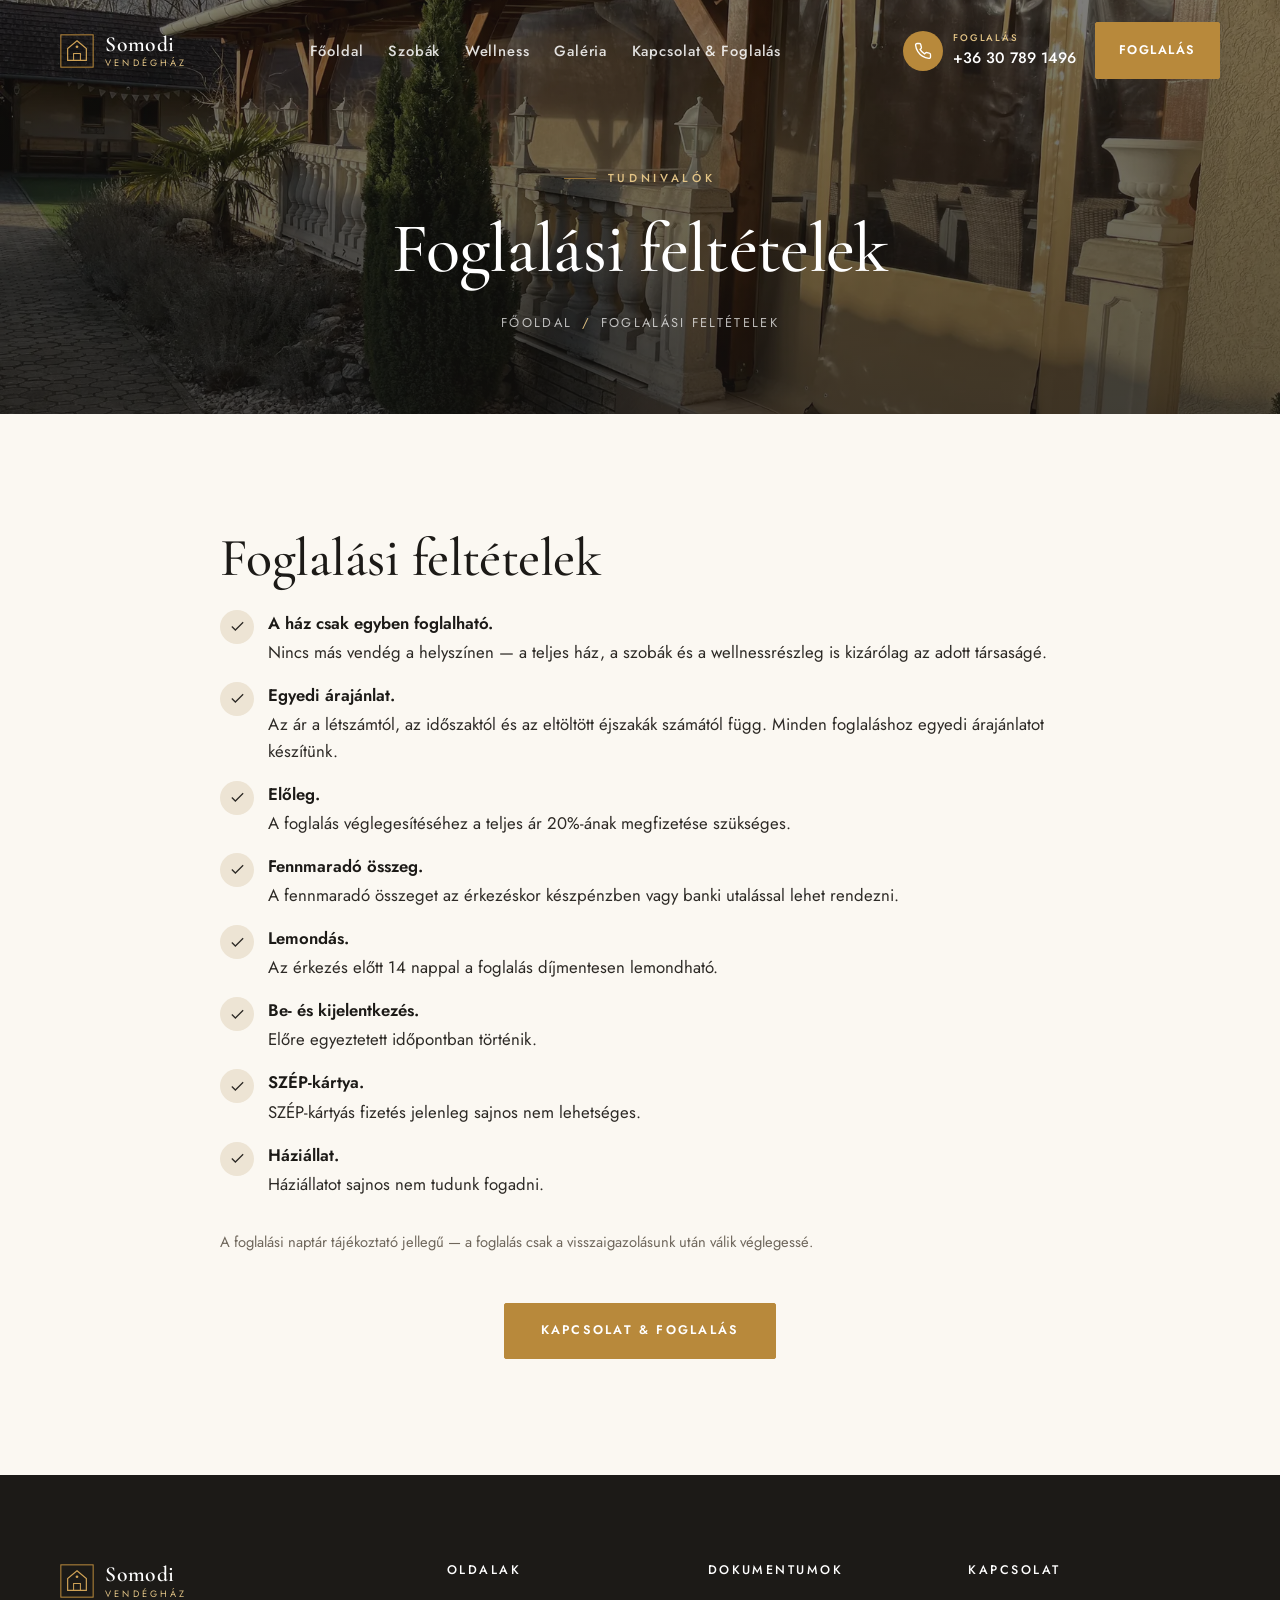
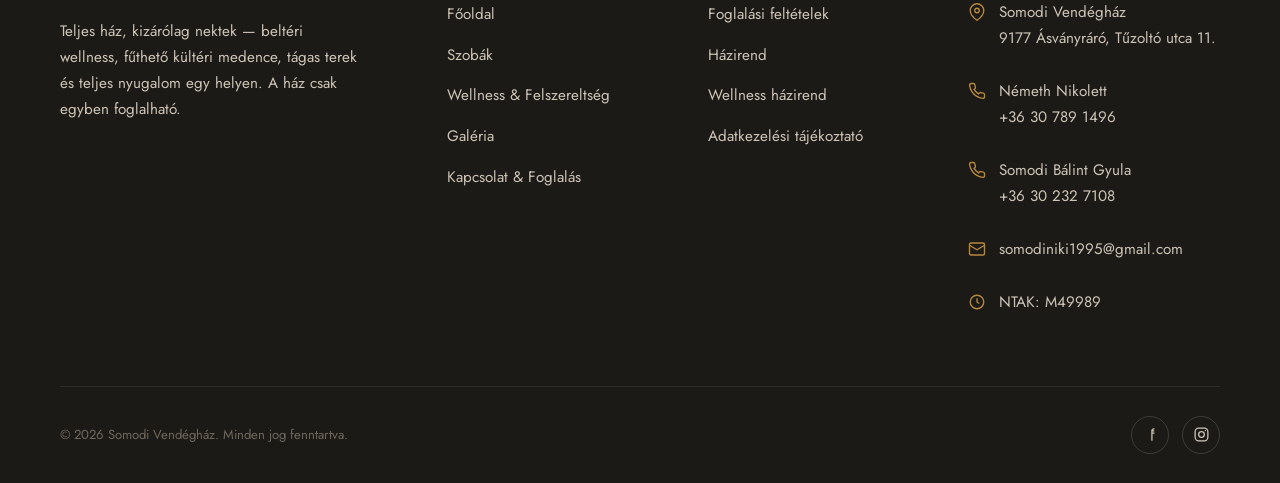
==== commit 79a11a4a: "Facebook-link hozzáadása minden oldalhoz - Footer közösségi ikonok: Facebook ("f") ikon az Instagram" ====
--- a/foglalasi-feltetelek.html
+++ b/foglalasi-feltetelek.html
@@ -161,6 +161,7 @@
       <div class="footer-bottom">
         <span>© <span data-year>2026</span> Somodi Vendégház. Minden jog fenntartva.</span>
         <div class="footer-social">
+          <a href="https://www.facebook.com/p/Somodi-Vend%C3%A9gh%C3%A1z-61576990133609/" target="_blank" rel="noopener" aria-label="Facebook — Somodi Vendégház"><svg viewBox="0 0 24 24" fill="none" stroke="currentColor" stroke-width="1.8" stroke-linecap="round" stroke-linejoin="round"><path d="M14 7h2.5M14 7c0-2 1-3 3-3M14 7v3m0 0h3m-3 0v10"/></svg></a>
           <a href="https://www.instagram.com/somodi_vendeghaz/" target="_blank" rel="noopener" aria-label="Instagram — @somodi_vendeghaz"><svg viewBox="0 0 24 24" fill="none" stroke="currentColor" stroke-width="1.8"><rect x="3" y="3" width="18" height="18" rx="5"/><circle cx="12" cy="12" r="4"/><circle cx="17.5" cy="6.5" r="1" fill="currentColor" stroke="none"/></svg></a>
         </div>
       </div>
--- a/css/style.css
+++ b/css/style.css
@@ -731,10 +731,13 @@
 }
 .bg-ink .feature__icon { background: rgba(184,137,59,0.16); }
 .feature__icon svg { width: 17px; height: 17px; }
-.feature strong { color: var(--color-ink); font-weight: 600; }
+.feature strong { display: block; color: var(--color-ink); font-weight: 600; margin-bottom: 0.15rem; }
 .bg-ink .feature strong { color: #fff; }
 .feature span { color: var(--color-text); }
+/* A cím (strong) alatti leíró szöveg külön sorban, halványabban */
+.feature > span > span { display: block; color: var(--color-text-muted); font-size: 0.92em; line-height: 1.5; }
 .bg-ink .feature span { color: var(--color-text-light); }
+.bg-ink .feature > span > span { color: var(--color-text-light); }
 
 /* ----- Kép-carousel a szobáknál ----- */
 .carousel { position: relative; border-radius: var(--radius); overflow: hidden; box-shadow: var(--shadow-card); }
@@ -962,7 +965,7 @@
    ========================================================================== */
 .contact-bar {
   display: grid;
-  grid-template-columns: repeat(4, 1fr);
+  grid-template-columns: repeat(6, 1fr);
   gap: 1px;
   background: var(--color-line-light);
   border: 1px solid var(--color-line-light);
@@ -970,10 +973,13 @@
   overflow: hidden;
 }
 .contact-bar__item {
+  grid-column: span 2; /* felső sor: 3 kártya × 2 oszlop = 6 */
   background: var(--color-paper);
   padding: 2rem 1.5rem;
   text-align: center;
 }
+.contact-bar__item:nth-child(4),
+.contact-bar__item:nth-child(5) { grid-column: span 3; } /* alsó sor: 2 kártya × 3 oszlop = 6 */
 .contact-bar__icon {
   display: grid; place-items: center;
   width: 52px; height: 52px;
@@ -1320,11 +1326,15 @@
   .reviews-grid { grid-template-columns: 1fr; }
   .booking-grid { grid-template-columns: 1fr; }
   .contact-bar { grid-template-columns: repeat(2, 1fr); }
+  .contact-bar__item,
+  .contact-bar__item:nth-child(4),
+  .contact-bar__item:nth-child(5) { grid-column: auto; }
   .hero__ghost { display: none; }
 }
 
 @media (max-width: 560px) {
   .rooms-grid { grid-template-columns: 1fr; }
+  .contact-bar { grid-template-columns: 1fr; }
   .gallery-grid { grid-template-columns: repeat(2, 1fr); grid-auto-rows: 180px; }
   .gallery-item--tall { grid-row: span 1; }
   .form-row { grid-template-columns: 1fr; }
